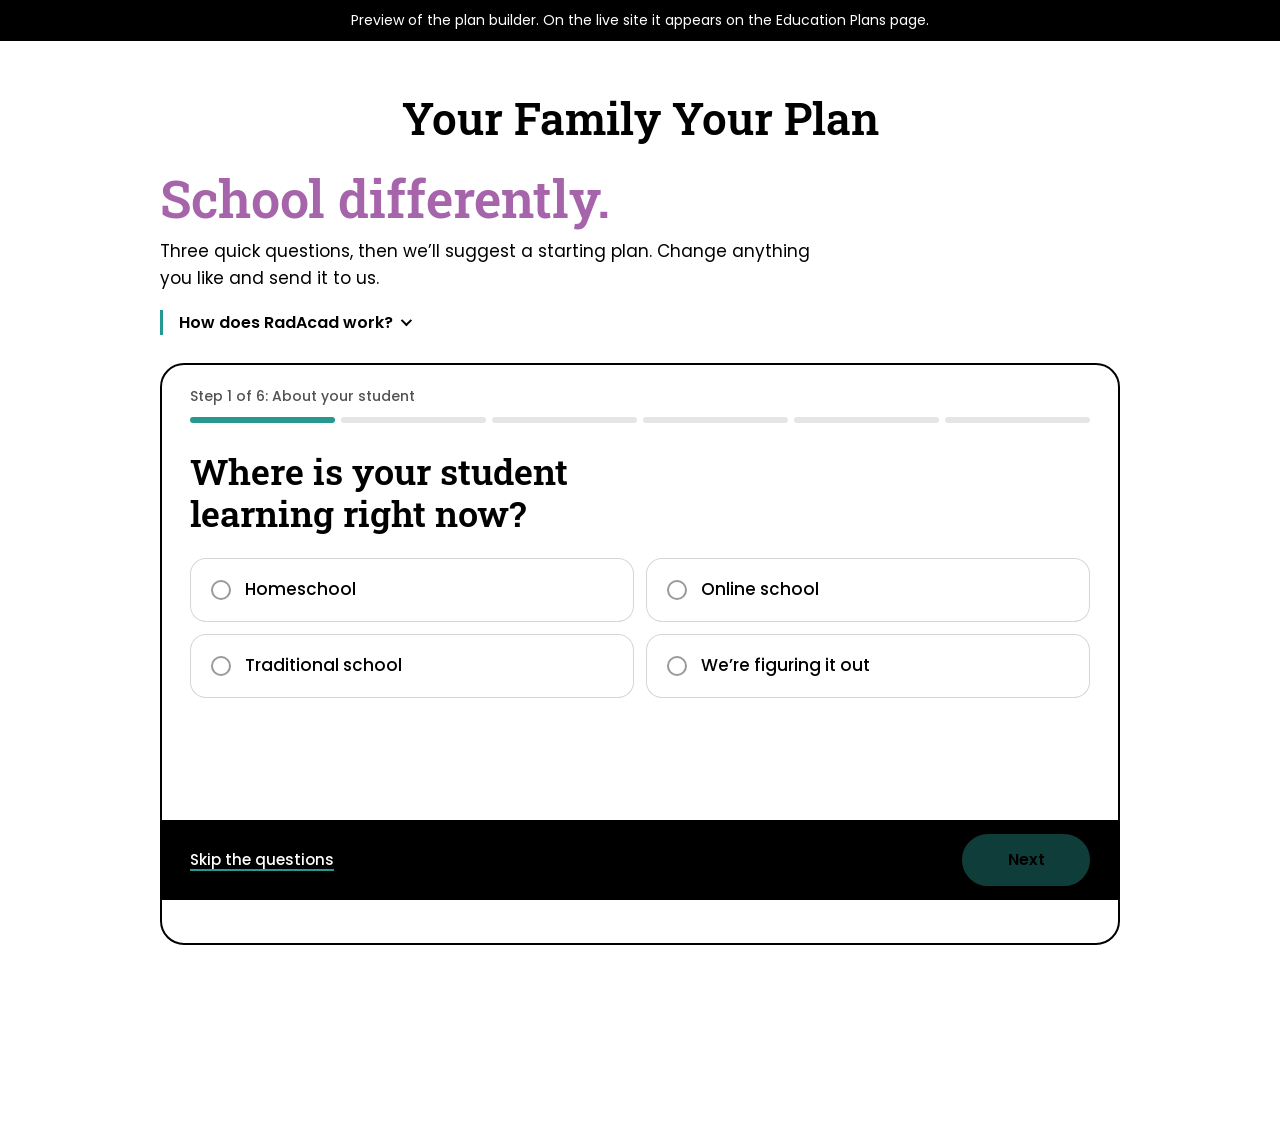
==== public/index.html @ 2a3e64e5 "Plan builder v1" ====
<!doctype html>
<html lang="en">
<head>
  <meta charset="utf-8">
  <meta name="viewport" content="width=device-width, initial-scale=1">
  <meta name="robots" content="noindex">
  <title>Your Family, Your Plan — preview</title>
  <style>
    /* Stand-in for the Squarespace page around the builder. Mokoko only loads on the real site. */
    body { margin: 0; background: #fff; color: #000; font-family: "Poppins", system-ui, sans-serif; }
    .page { max-width: 1180px; margin: 0 auto; padding: 48px 16px 0; }
    .page h2 {
      font-family: "mokoko", "Roboto Slab", Georgia, serif; font-weight: 600;
      font-size: clamp(2rem, 4vw, 2.75rem); margin: 0 0 24px; text-align: center;
    }
    .banner { background: #000; color: #fff; font-size: 14px; padding: 10px 16px; text-align: center; }
    .banner a { color: #fff; }
    footer { height: 200px; }
  </style>
</head>
<body>
  <div class="banner">Preview of the plan builder. On the live site it appears on the Education Plans page.</div>
  <main class="page">
    <h2>Your Family Your Plan</h2>
    <div id="plan-builder"></div>
  </main>
  <footer></footer>
  <script src="embed.js" defer></script>
</body>
</html>
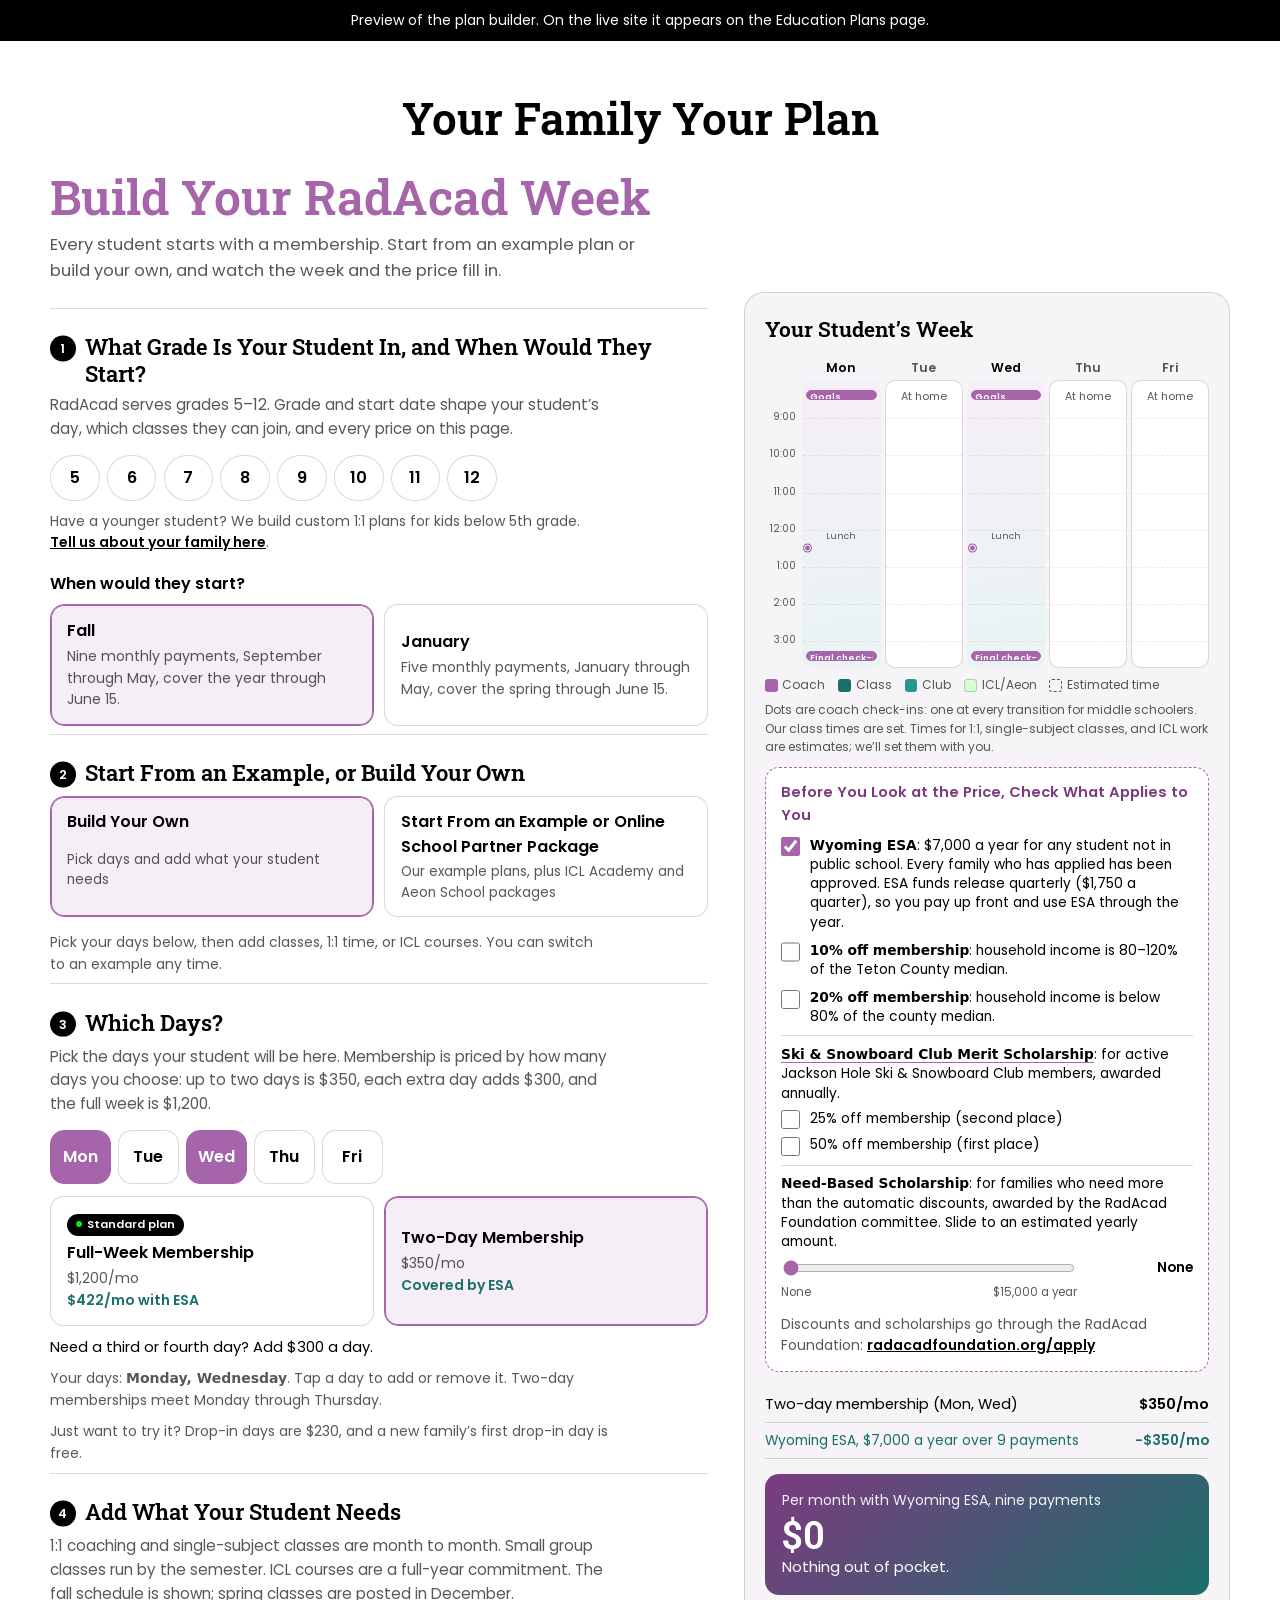
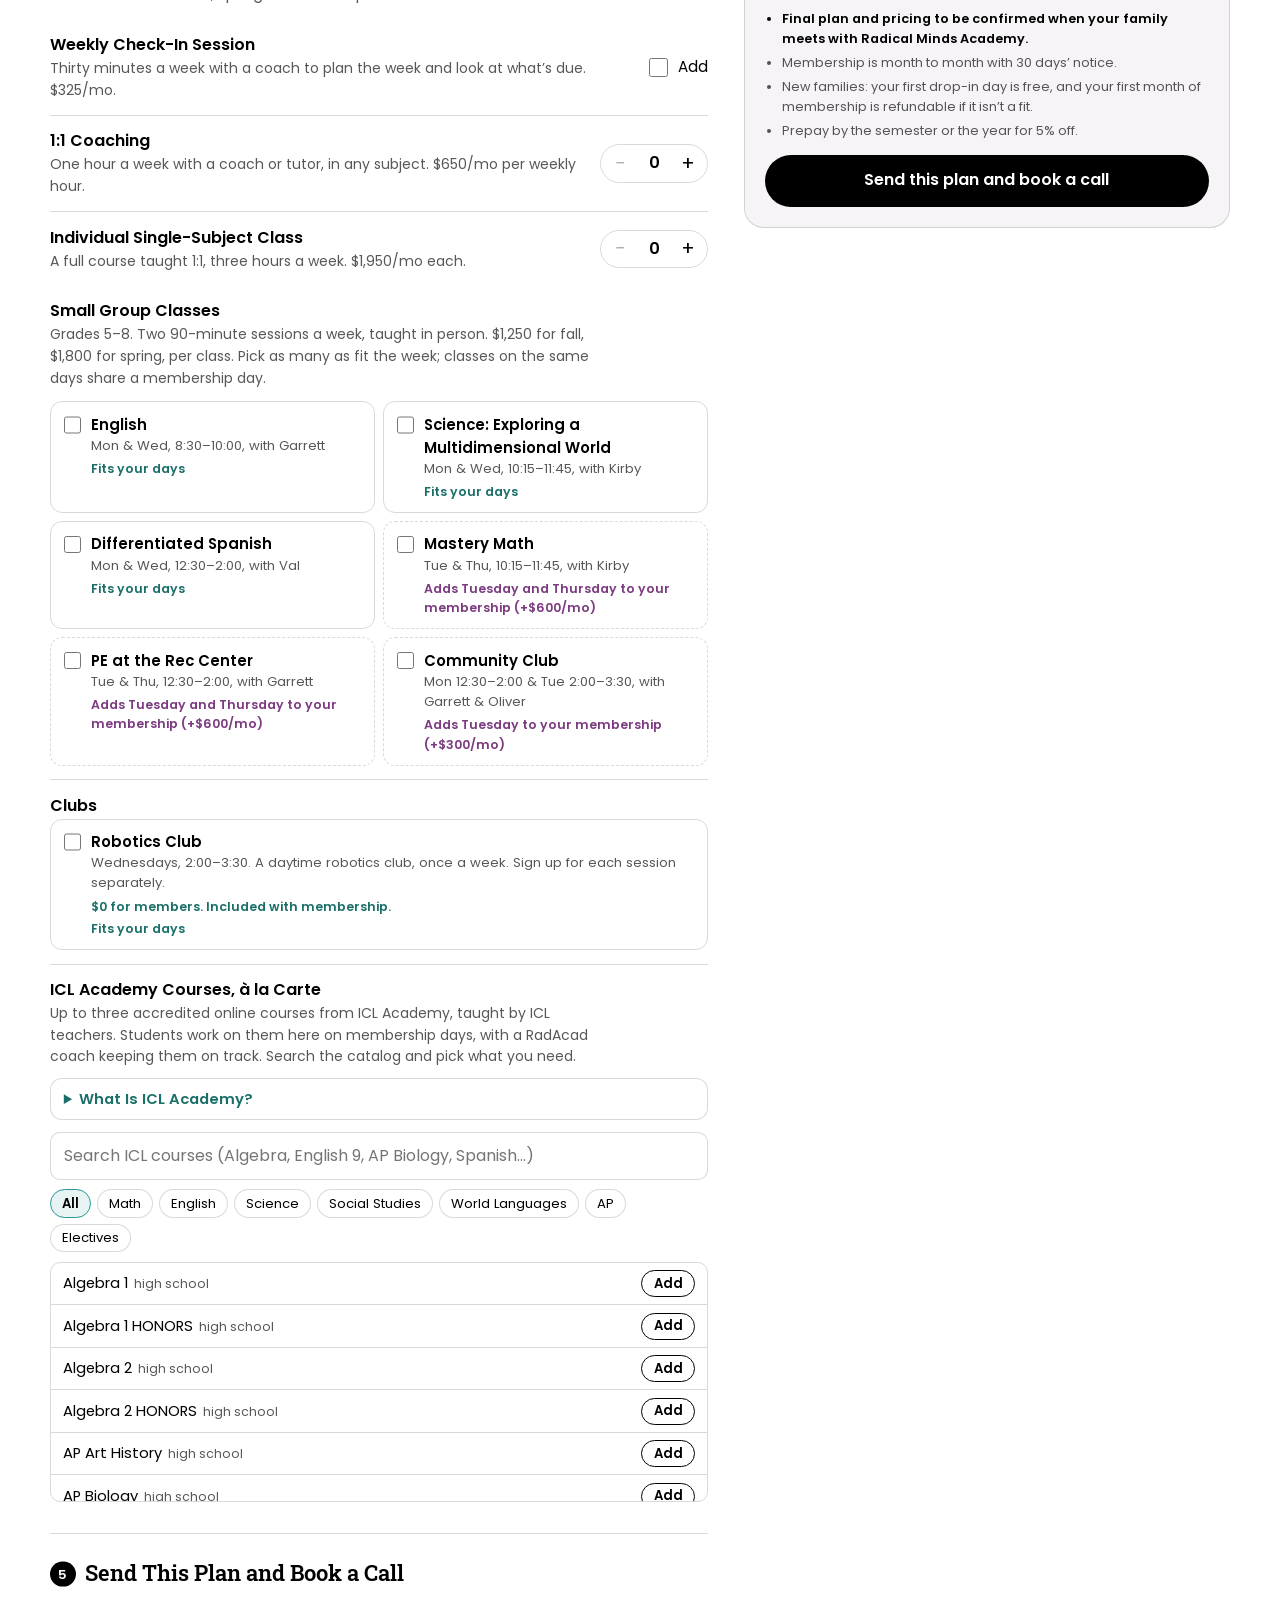
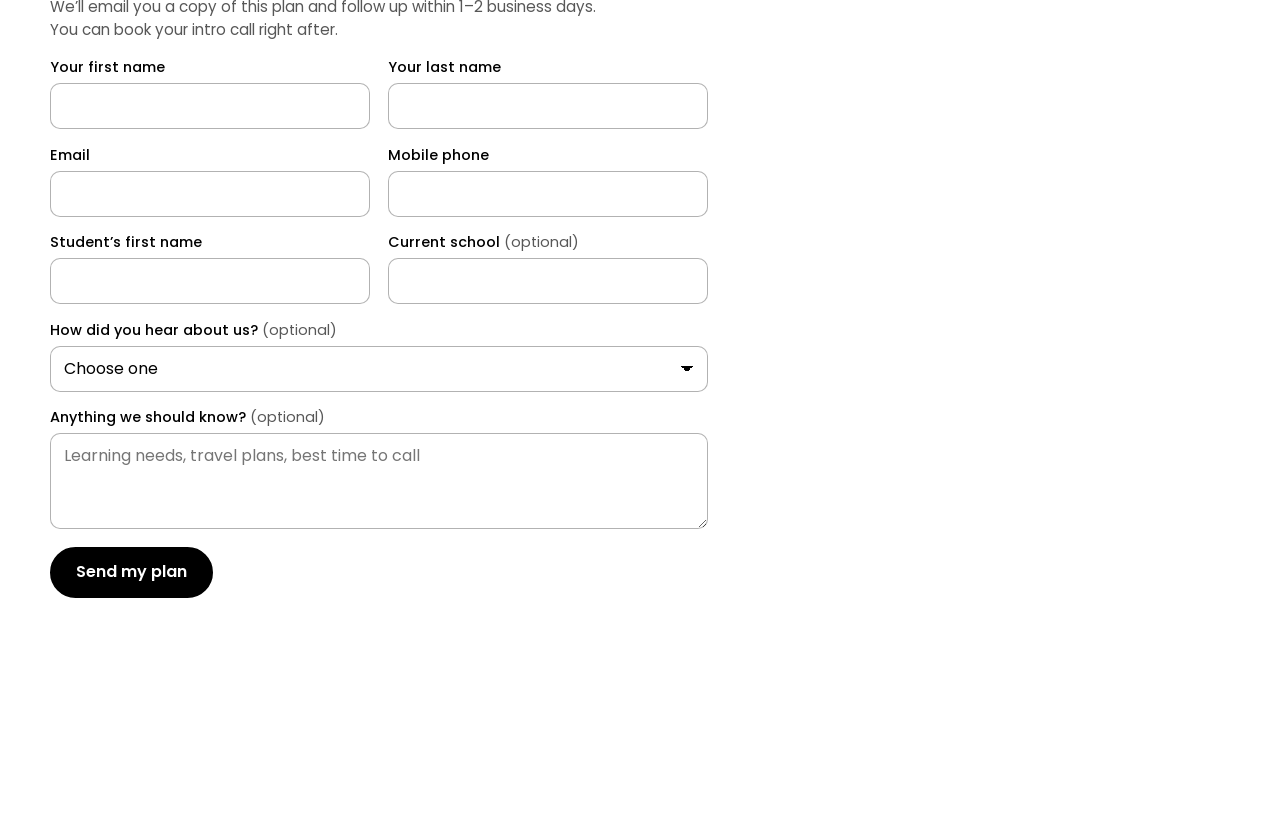
==== commit fb35beac: "Garrett round 5: encoding fix, start date in step 1, Robotics club, monthly class tuition, new week " ====
--- a/public/index.html
+++ b/public/index.html
@@ -25,6 +25,6 @@
     <div id="plan-builder"></div>
   </main>
   <footer></footer>
-  <script src="embed.js" defer></script>
+  <script src="embed.js" charset="utf-8" defer></script>
 </body>
 </html>
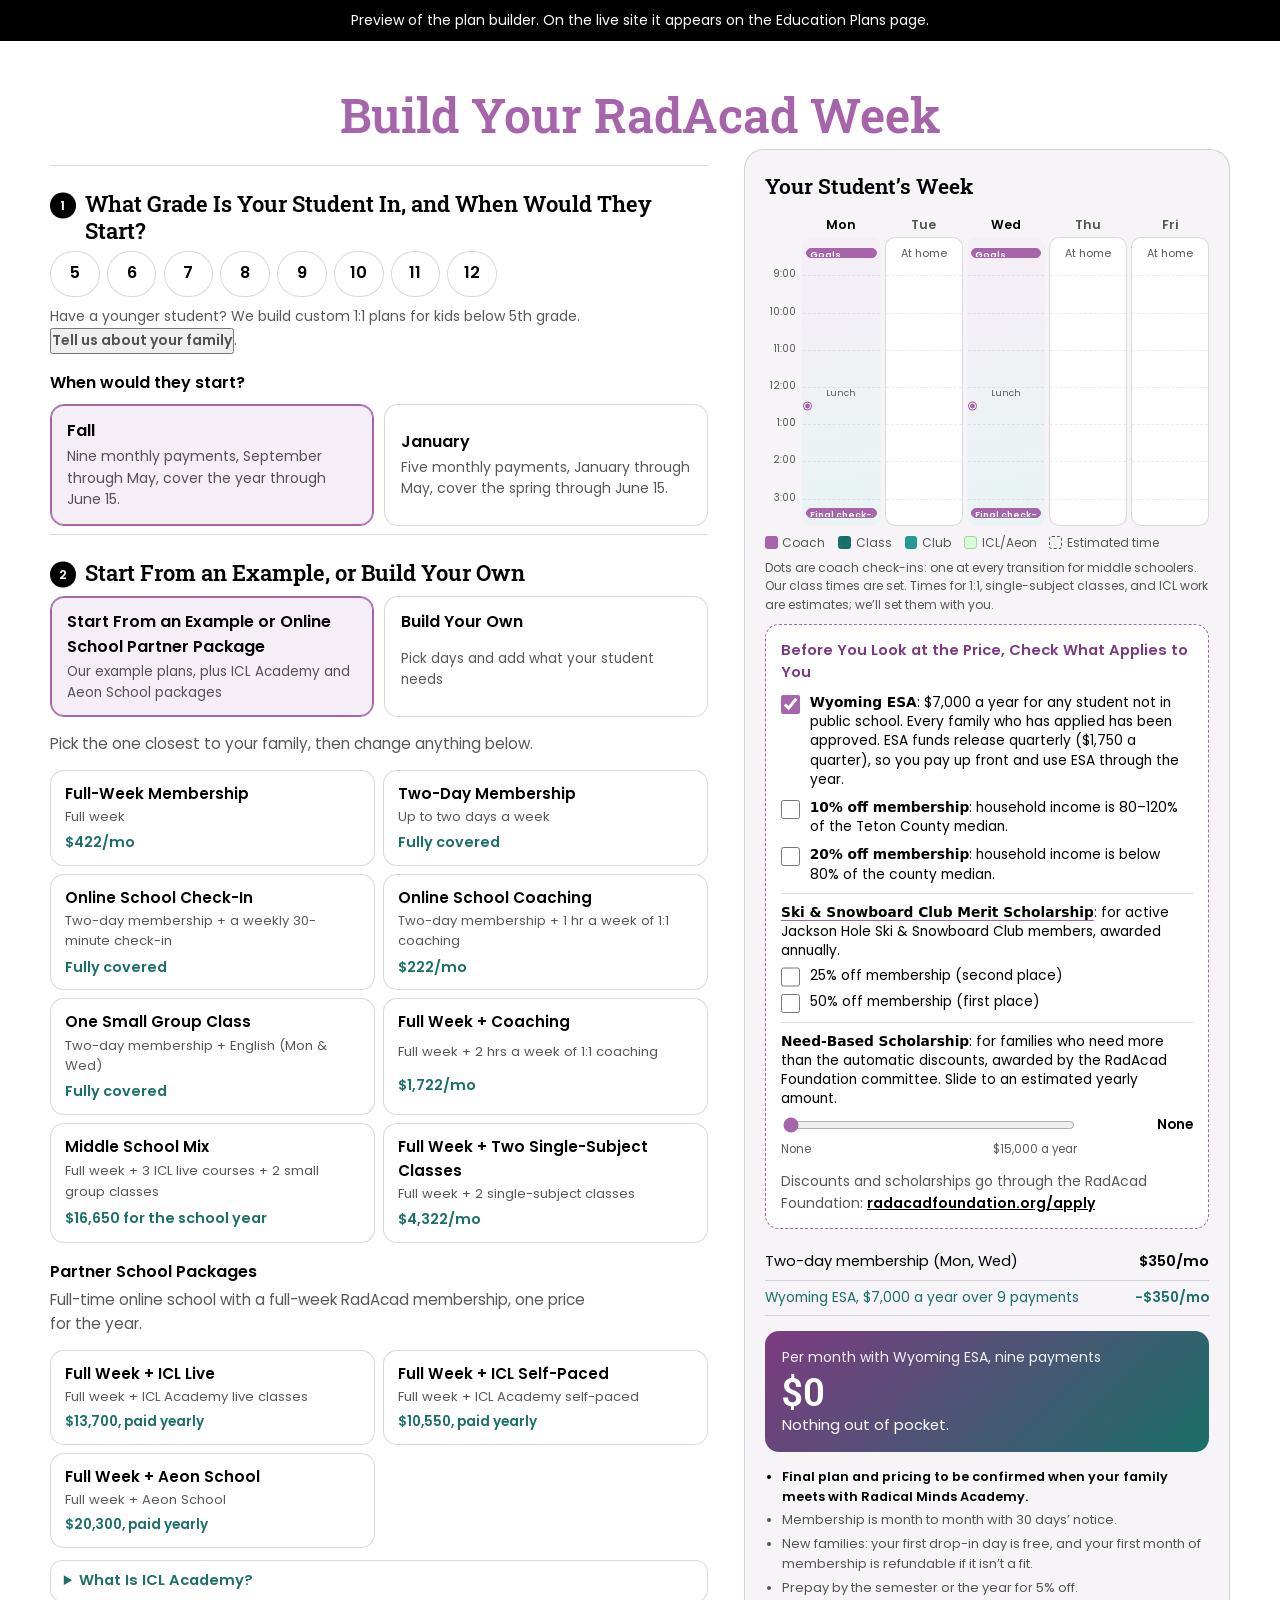
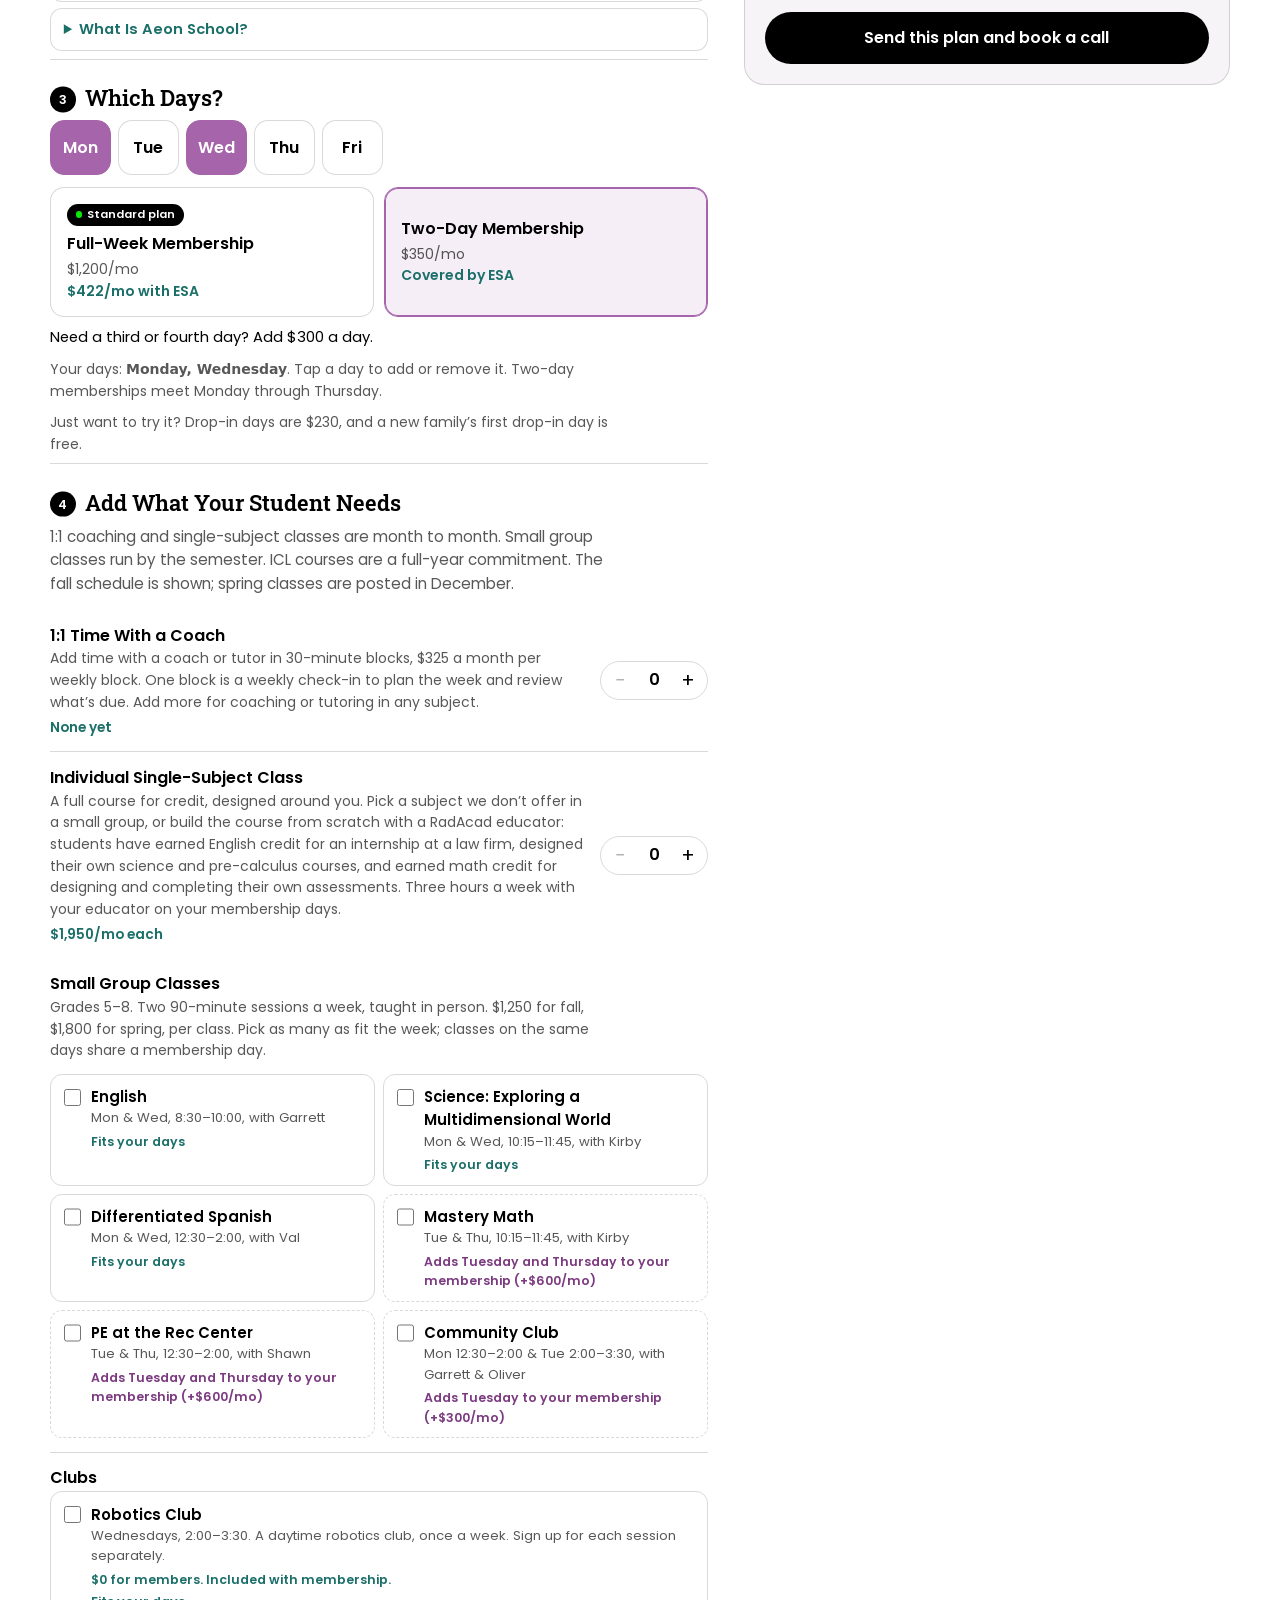
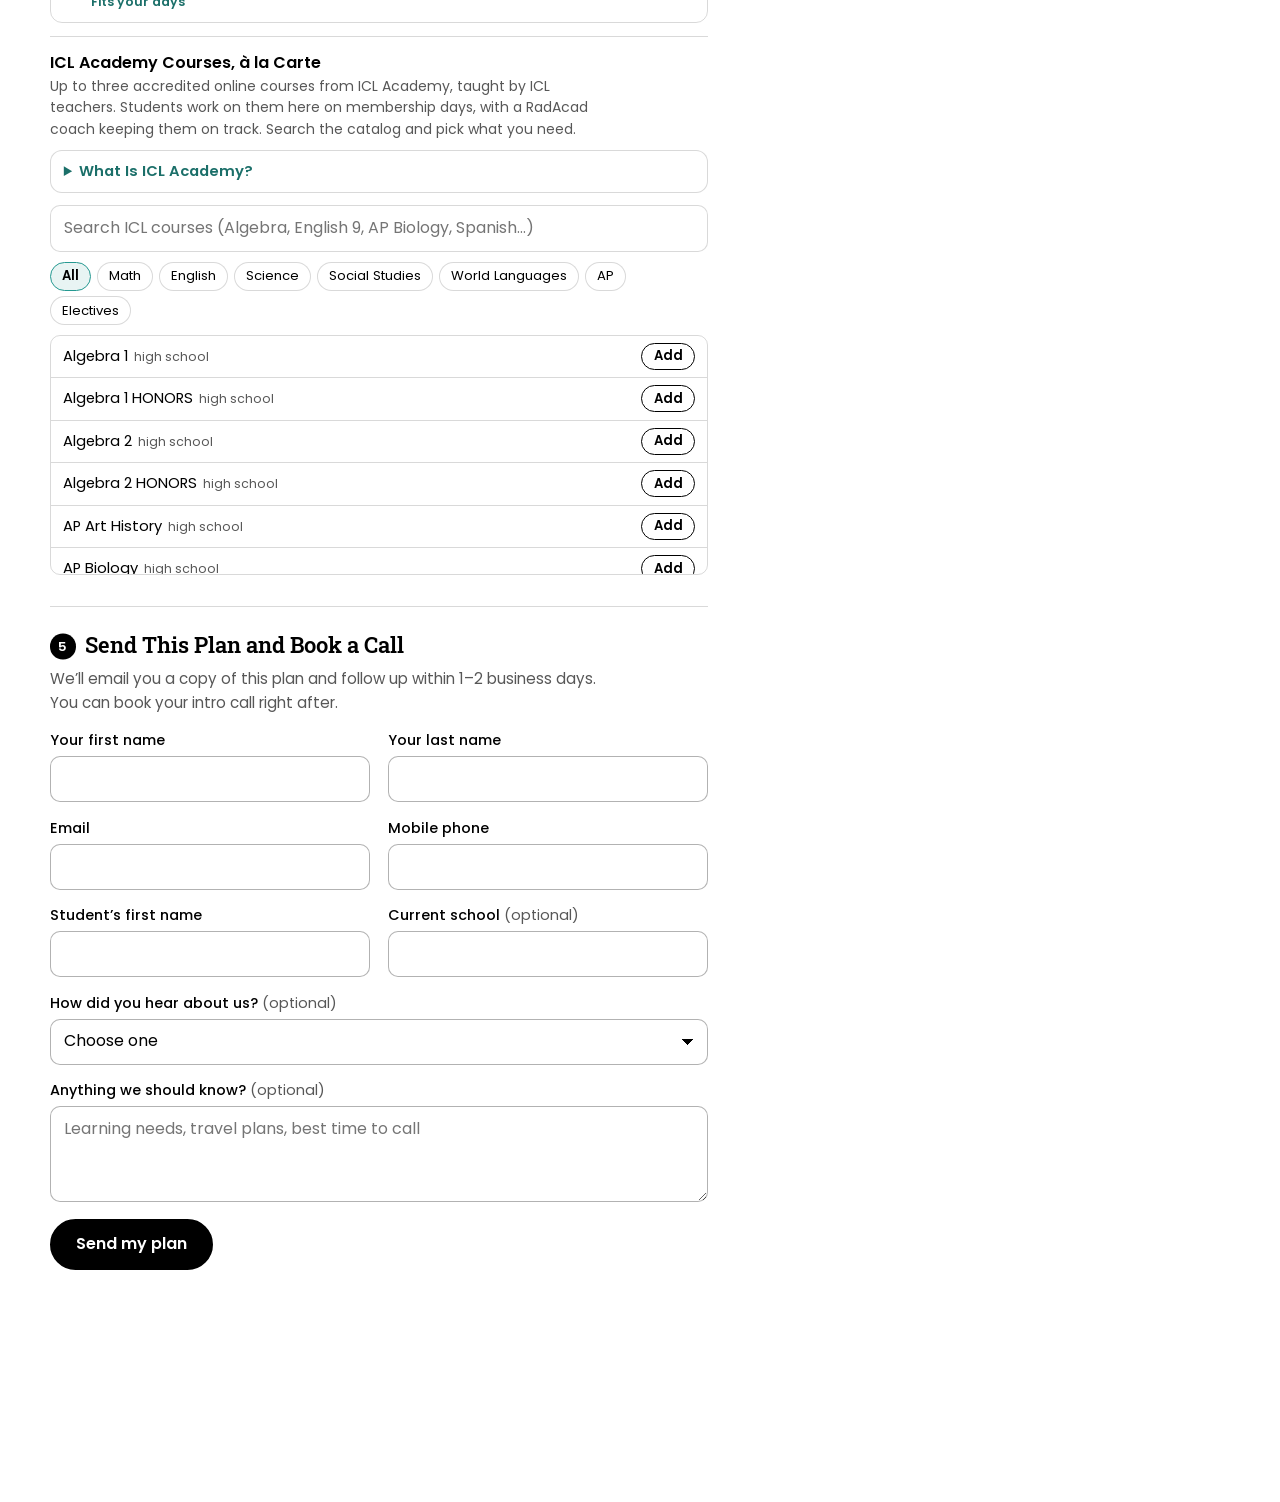
==== commit 9be12adb: "Garrett final round: 30-min coaching blocks, younger-student form, header and copy cleanup Co-Author" ====
--- a/public/index.html
+++ b/public/index.html
@@ -4,7 +4,7 @@
   <meta charset="utf-8">
   <meta name="viewport" content="width=device-width, initial-scale=1">
   <meta name="robots" content="noindex">
-  <title>Your Family, Your Plan — preview</title>
+  <title>Build Your RadAcad Week — preview</title>
   <style>
     /* Stand-in for the Squarespace page around the builder. Mokoko only loads on the real site. */
     body { margin: 0; background: #fff; color: #000; font-family: "Poppins", system-ui, sans-serif; }
@@ -21,7 +21,7 @@
 <body>
   <div class="banner">Preview of the plan builder. On the live site it appears on the Education Plans page.</div>
   <main class="page">
-    <h2>Your Family Your Plan</h2>
+    
     <div id="plan-builder"></div>
   </main>
   <footer></footer>
